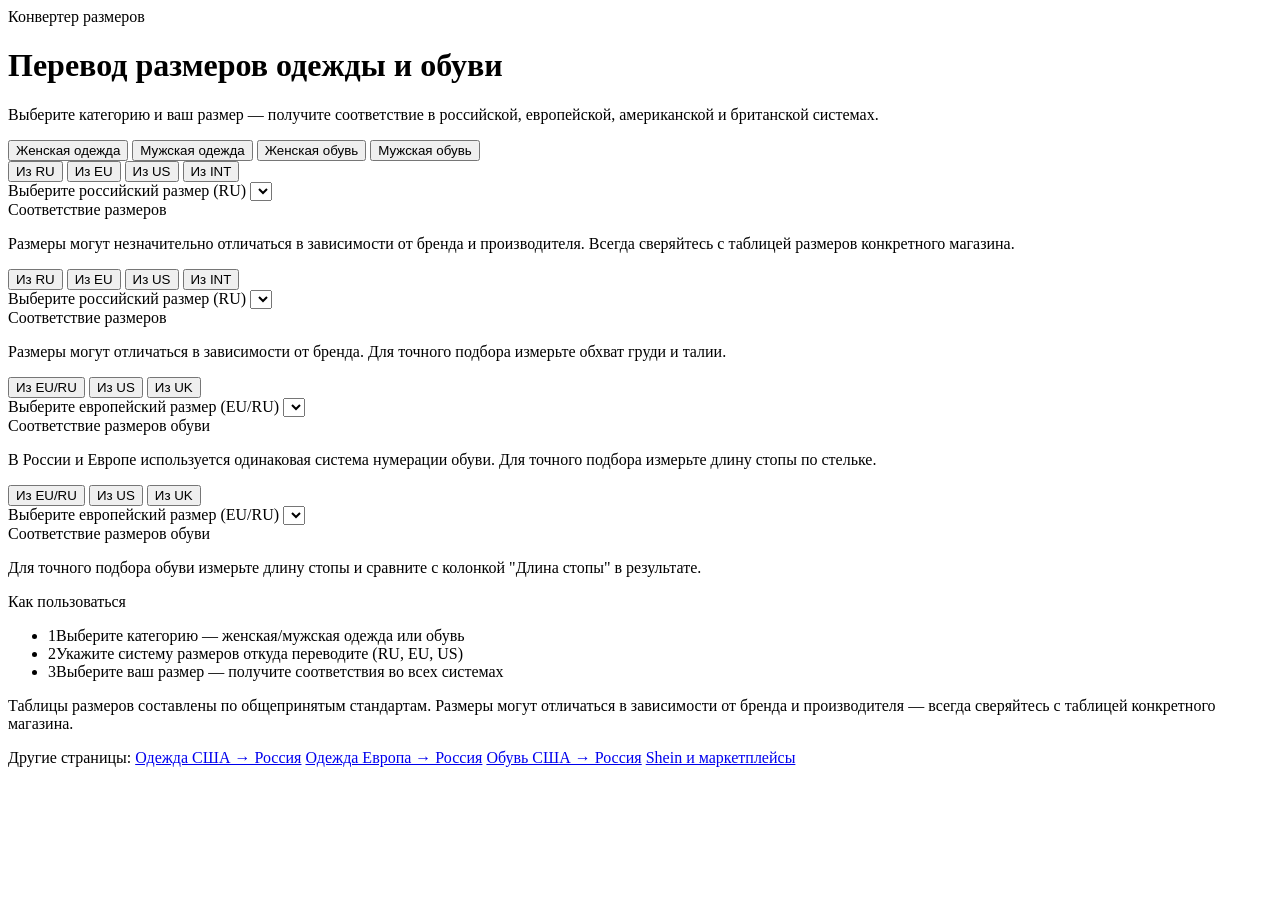
==== index.html @ 221fbdb4 "Add files via upload" ====
<!DOCTYPE html>
<html lang="ru">
<head>
<meta charset="UTF-8">
<meta name="viewport" content="width=device-width, initial-scale=1.0">
<title>Конвертер размеров одежды и обуви — США, Европа, Россия | Size-RU</title>
<meta name="description" content="Переведите размер одежды и обуви из американского или европейского в российский. Таблицы размеров для женщин и мужчин — Shein, Amazon, Wildberries, Zara.">
<link rel="canonical" href="https://size-ru.ru/">
<link rel="icon" href="./favicon.svg" type="image/svg+xml">
<link rel="preconnect" href="https://fonts.googleapis.com">
<link rel="preconnect" href="https://fonts.gstatic.com" crossorigin>
<link href="https://fonts.googleapis.com/css2?family=Inter:wght@400;500;600&family=JetBrains+Mono:wght@500;600;700&display=swap" rel="stylesheet">
<link rel="stylesheet" href="./assets/style.css">
</head>
<body>
  <script type="text/javascript">
    (function(m,e,t,r,i,k,a){
        m[i]=m[i]||function(){(m[i].a=m[i].a||[]).push(arguments)};
        m[i].l=1*new Date();
        for (var j = 0; j < document.scripts.length; j++) {if (document.scripts[j].src === r) { return; }}
        k=e.createElement(t),a=e.getElementsByTagName(t)[0],k.async=1,k.src=r,a.parentNode.insertBefore(k,a)
    })(window, document,'script','https://mc.yandex.ru/metrika/tag.js?id=111348651', 'ym');
    ym(111348651, 'init', {ssr:true, webvisor:true, clickmap:true, ecommerce:"dataLayer", referrer: document.referrer, url: location.href, accurateTrackBounce:true, trackLinks:true});
</script>
<noscript><div><img src="https://mc.yandex.ru/watch/111348651" style="position:absolute; left:-9999px;" alt="" /></div></noscript>
<div class="page">
  <span class="eyebrow">Конвертер размеров</span>
  <h1>Перевод размеров одежды и обуви</h1>
  <p class="sub">Выберите категорию и ваш размер — получите соответствие в российской, европейской, американской и британской системах.</p>

  <div class="cat-tabs">
    <button class="cat-btn active" data-cat="women-clothes">Женская одежда</button>
    <button class="cat-btn" data-cat="men-clothes">Мужская одежда</button>
    <button class="cat-btn" data-cat="women-shoes">Женская обувь</button>
    <button class="cat-btn" data-cat="men-shoes">Мужская обувь</button>
  </div>

  <div class="cat-panel active" id="panel-women-clothes">
    <div class="direction-wrap">
      <button class="dir-btn active" data-dir="ru">Из RU</button>
      <button class="dir-btn" data-dir="eu">Из EU</button>
      <button class="dir-btn" data-dir="us">Из US</button>
      <button class="dir-btn" data-dir="int">Из INT</button>
    </div>
    <div class="input-wrap">
      <label class="input-label" for="wc-select">Выберите российский размер (RU)</label>
      <select class="size-select" id="wc-select"></select>
    </div>
    <div class="result-block" id="wc-result">
      <div class="result-header"><span class="result-label">Соответствие размеров</span></div>
      <div class="result-grid"></div>
    </div>
    <p class="size-note">Размеры могут незначительно отличаться в зависимости от бренда и производителя. Всегда сверяйтесь с таблицей размеров конкретного магазина.</p>
  </div>

  <div class="cat-panel" id="panel-men-clothes">
    <div class="direction-wrap">
      <button class="dir-btn active" data-dir="ru">Из RU</button>
      <button class="dir-btn" data-dir="eu">Из EU</button>
      <button class="dir-btn" data-dir="us">Из US</button>
      <button class="dir-btn" data-dir="int">Из INT</button>
    </div>
    <div class="input-wrap">
      <label class="input-label" for="mc-select">Выберите российский размер (RU)</label>
      <select class="size-select" id="mc-select"></select>
    </div>
    <div class="result-block" id="mc-result">
      <div class="result-header"><span class="result-label">Соответствие размеров</span></div>
      <div class="result-grid"></div>
    </div>
    <p class="size-note">Размеры могут отличаться в зависимости от бренда. Для точного подбора измерьте обхват груди и талии.</p>
  </div>

  <div class="cat-panel" id="panel-women-shoes">
    <div class="direction-wrap">
      <button class="dir-btn active" data-dir="eu">Из EU/RU</button>
      <button class="dir-btn" data-dir="us">Из US</button>
      <button class="dir-btn" data-dir="uk">Из UK</button>
    </div>
    <div class="input-wrap">
      <label class="input-label" for="ws-select">Выберите европейский размер (EU/RU)</label>
      <select class="size-select" id="ws-select"></select>
    </div>
    <div class="result-block" id="ws-result">
      <div class="result-header"><span class="result-label">Соответствие размеров обуви</span></div>
      <div class="result-grid"></div>
    </div>
    <p class="size-note">В России и Европе используется одинаковая система нумерации обуви. Для точного подбора измерьте длину стопы по стельке.</p>
  </div>

  <div class="cat-panel" id="panel-men-shoes">
    <div class="direction-wrap">
      <button class="dir-btn active" data-dir="eu">Из EU/RU</button>
      <button class="dir-btn" data-dir="us">Из US</button>
      <button class="dir-btn" data-dir="uk">Из UK</button>
    </div>
    <div class="input-wrap">
      <label class="input-label" for="ms-select">Выберите европейский размер (EU/RU)</label>
      <select class="size-select" id="ms-select"></select>
    </div>
    <div class="result-block" id="ms-result">
      <div class="result-header"><span class="result-label">Соответствие размеров обуви</span></div>
      <div class="result-grid"></div>
    </div>
    <p class="size-note">Для точного подбора обуви измерьте длину стопы и сравните с колонкой "Длина стопы" в результате.</p>
  </div>

  <section class="how">
    <p class="how-title">Как пользоваться</p>
    <ul class="how-list">
      <li><span class="how-num">1</span>Выберите категорию — женская/мужская одежда или обувь</li>
      <li><span class="how-num">2</span>Укажите систему размеров откуда переводите (RU, EU, US)</li>
      <li><span class="how-num">3</span>Выберите ваш размер — получите соответствия во всех системах</li>
    </ul>
  </section>

  <p class="disclaimer">Таблицы размеров составлены по общепринятым стандартам. Размеры могут отличаться в зависимости от бренда и производителя — всегда сверяйтесь с таблицей конкретного магазина.</p>

  <nav class="doc-links">
    <span>Другие страницы:</span>
    <a href="./razmery-odezhdy-ssha-rossiya.html">Одежда США → Россия</a>
    <a href="./razmery-odezhdy-evropa-rossiya.html">Одежда Европа → Россия</a>
    <a href="./razmery-obuvi-ssha-rossiya.html">Обувь США → Россия</a>
    <a href="./razmer-shein-wildberries.html">Shein и маркетплейсы</a>
  </nav>
</div>

<script src="./assets/tool.js"></script>
</body>
</html>
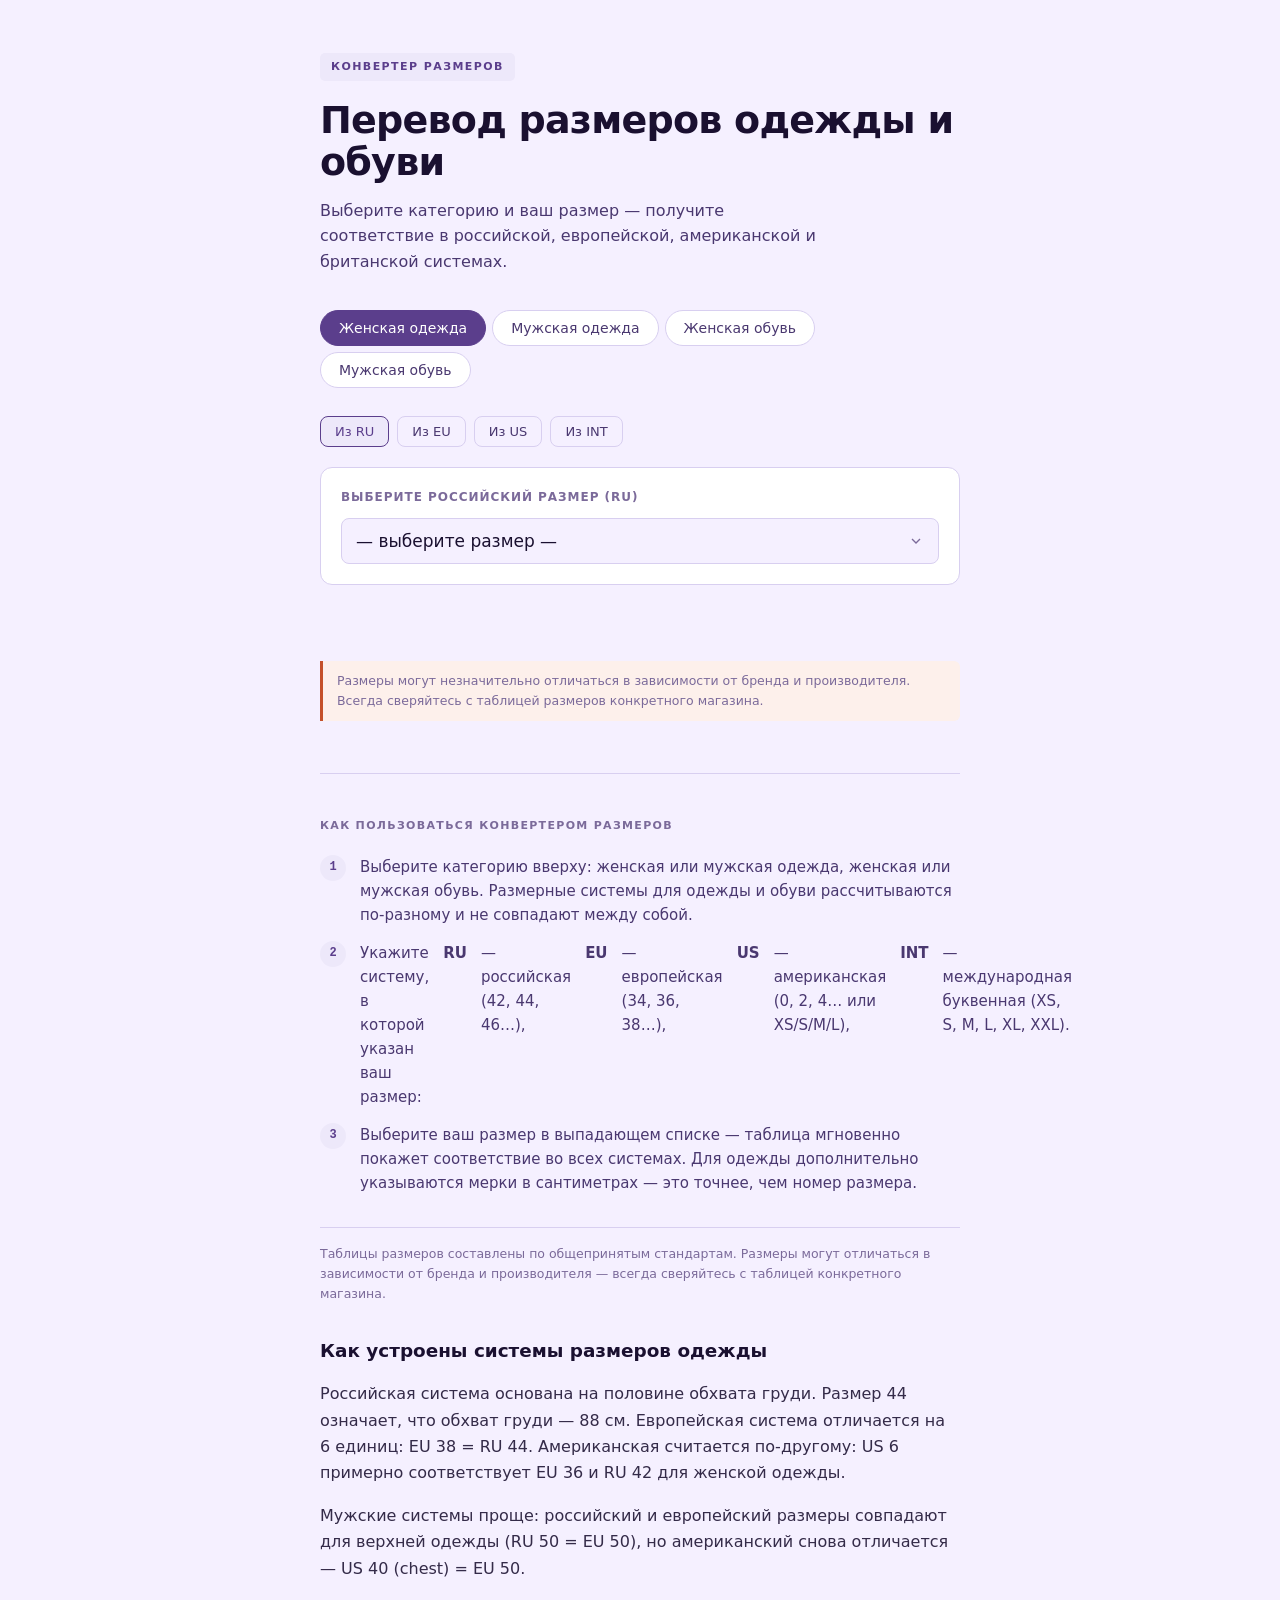
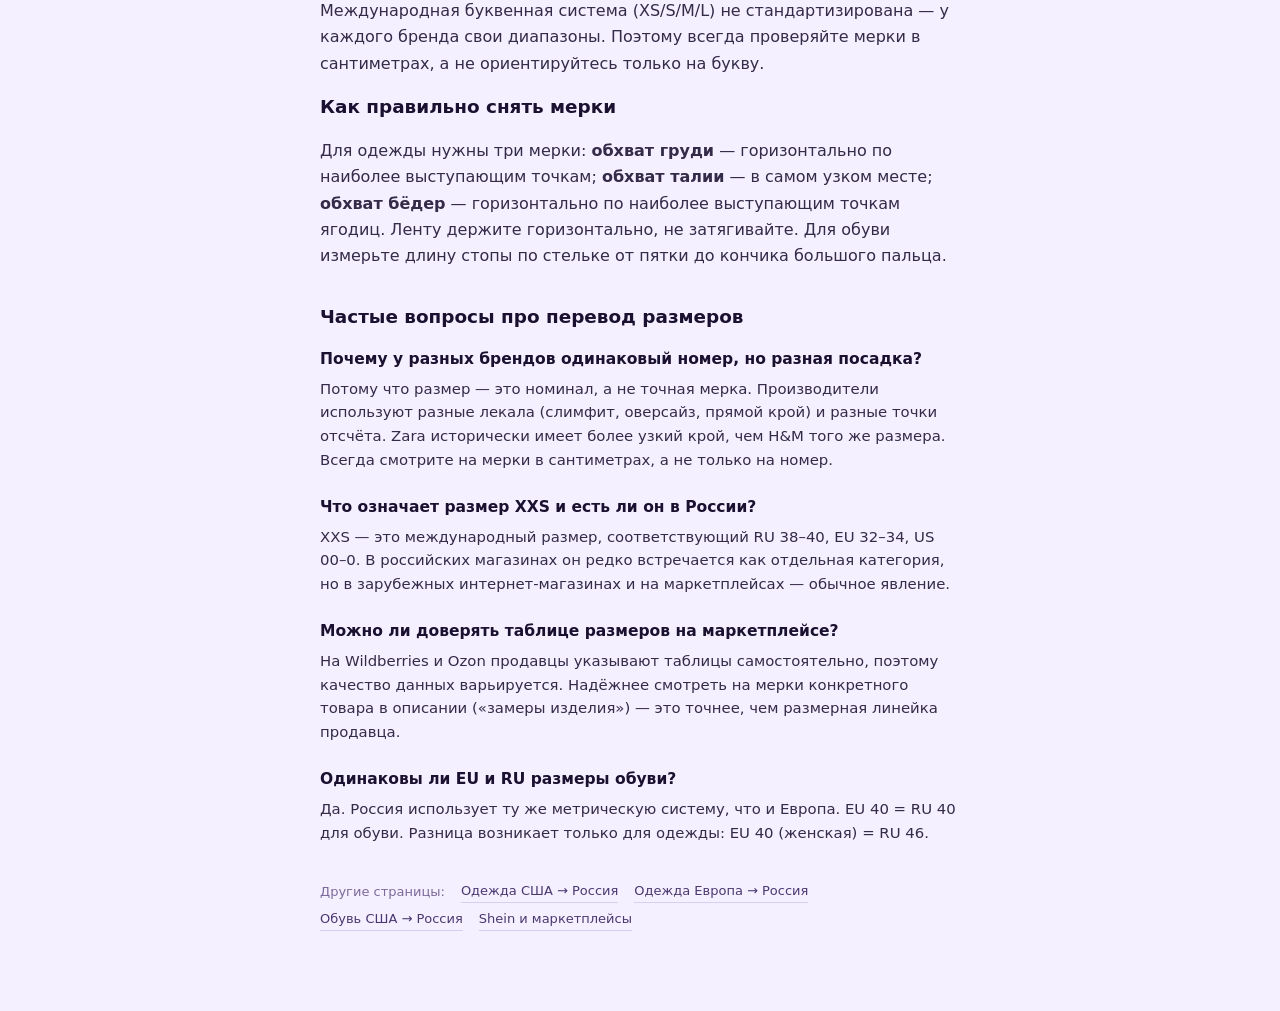
==== commit 071b84dc: "Add files via upload" ====
--- a/index.html
+++ b/index.html
@@ -1,130 +1,210 @@
-<!DOCTYPE html>
-<html lang="ru">
-<head>
-<meta charset="UTF-8">
-<meta name="viewport" content="width=device-width, initial-scale=1.0">
-<title>Конвертер размеров одежды и обуви — США, Европа, Россия | Size-RU</title>
-<meta name="description" content="Переведите размер одежды и обуви из американского или европейского в российский. Таблицы размеров для женщин и мужчин — Shein, Amazon, Wildberries, Zara.">
-<link rel="canonical" href="https://size-ru.ru/">
-<link rel="icon" href="./favicon.svg" type="image/svg+xml">
-<link rel="preconnect" href="https://fonts.googleapis.com">
-<link rel="preconnect" href="https://fonts.gstatic.com" crossorigin>
-<link href="https://fonts.googleapis.com/css2?family=Inter:wght@400;500;600&family=JetBrains+Mono:wght@500;600;700&display=swap" rel="stylesheet">
-<link rel="stylesheet" href="./assets/style.css">
-</head>
-<body>
-  <script type="text/javascript">
-    (function(m,e,t,r,i,k,a){
-        m[i]=m[i]||function(){(m[i].a=m[i].a||[]).push(arguments)};
-        m[i].l=1*new Date();
-        for (var j = 0; j < document.scripts.length; j++) {if (document.scripts[j].src === r) { return; }}
-        k=e.createElement(t),a=e.getElementsByTagName(t)[0],k.async=1,k.src=r,a.parentNode.insertBefore(k,a)
-    })(window, document,'script','https://mc.yandex.ru/metrika/tag.js?id=111348651', 'ym');
-    ym(111348651, 'init', {ssr:true, webvisor:true, clickmap:true, ecommerce:"dataLayer", referrer: document.referrer, url: location.href, accurateTrackBounce:true, trackLinks:true});
-</script>
-<noscript><div><img src="https://mc.yandex.ru/watch/111348651" style="position:absolute; left:-9999px;" alt="" /></div></noscript>
-<div class="page">
-  <span class="eyebrow">Конвертер размеров</span>
-  <h1>Перевод размеров одежды и обуви</h1>
-  <p class="sub">Выберите категорию и ваш размер — получите соответствие в российской, европейской, американской и британской системах.</p>
-
-  <div class="cat-tabs">
-    <button class="cat-btn active" data-cat="women-clothes">Женская одежда</button>
-    <button class="cat-btn" data-cat="men-clothes">Мужская одежда</button>
-    <button class="cat-btn" data-cat="women-shoes">Женская обувь</button>
-    <button class="cat-btn" data-cat="men-shoes">Мужская обувь</button>
-  </div>
-
-  <div class="cat-panel active" id="panel-women-clothes">
-    <div class="direction-wrap">
-      <button class="dir-btn active" data-dir="ru">Из RU</button>
-      <button class="dir-btn" data-dir="eu">Из EU</button>
-      <button class="dir-btn" data-dir="us">Из US</button>
-      <button class="dir-btn" data-dir="int">Из INT</button>
-    </div>
-    <div class="input-wrap">
-      <label class="input-label" for="wc-select">Выберите российский размер (RU)</label>
-      <select class="size-select" id="wc-select"></select>
-    </div>
-    <div class="result-block" id="wc-result">
-      <div class="result-header"><span class="result-label">Соответствие размеров</span></div>
-      <div class="result-grid"></div>
-    </div>
-    <p class="size-note">Размеры могут незначительно отличаться в зависимости от бренда и производителя. Всегда сверяйтесь с таблицей размеров конкретного магазина.</p>
-  </div>
-
-  <div class="cat-panel" id="panel-men-clothes">
-    <div class="direction-wrap">
-      <button class="dir-btn active" data-dir="ru">Из RU</button>
-      <button class="dir-btn" data-dir="eu">Из EU</button>
-      <button class="dir-btn" data-dir="us">Из US</button>
-      <button class="dir-btn" data-dir="int">Из INT</button>
-    </div>
-    <div class="input-wrap">
-      <label class="input-label" for="mc-select">Выберите российский размер (RU)</label>
-      <select class="size-select" id="mc-select"></select>
-    </div>
-    <div class="result-block" id="mc-result">
-      <div class="result-header"><span class="result-label">Соответствие размеров</span></div>
-      <div class="result-grid"></div>
-    </div>
-    <p class="size-note">Размеры могут отличаться в зависимости от бренда. Для точного подбора измерьте обхват груди и талии.</p>
-  </div>
-
-  <div class="cat-panel" id="panel-women-shoes">
-    <div class="direction-wrap">
-      <button class="dir-btn active" data-dir="eu">Из EU/RU</button>
-      <button class="dir-btn" data-dir="us">Из US</button>
-      <button class="dir-btn" data-dir="uk">Из UK</button>
-    </div>
-    <div class="input-wrap">
-      <label class="input-label" for="ws-select">Выберите европейский размер (EU/RU)</label>
-      <select class="size-select" id="ws-select"></select>
-    </div>
-    <div class="result-block" id="ws-result">
-      <div class="result-header"><span class="result-label">Соответствие размеров обуви</span></div>
-      <div class="result-grid"></div>
-    </div>
-    <p class="size-note">В России и Европе используется одинаковая система нумерации обуви. Для точного подбора измерьте длину стопы по стельке.</p>
-  </div>
-
-  <div class="cat-panel" id="panel-men-shoes">
-    <div class="direction-wrap">
-      <button class="dir-btn active" data-dir="eu">Из EU/RU</button>
-      <button class="dir-btn" data-dir="us">Из US</button>
-      <button class="dir-btn" data-dir="uk">Из UK</button>
-    </div>
-    <div class="input-wrap">
-      <label class="input-label" for="ms-select">Выберите европейский размер (EU/RU)</label>
-      <select class="size-select" id="ms-select"></select>
-    </div>
-    <div class="result-block" id="ms-result">
-      <div class="result-header"><span class="result-label">Соответствие размеров обуви</span></div>
-      <div class="result-grid"></div>
-    </div>
-    <p class="size-note">Для точного подбора обуви измерьте длину стопы и сравните с колонкой "Длина стопы" в результате.</p>
-  </div>
-
-  <section class="how">
-    <p class="how-title">Как пользоваться</p>
-    <ul class="how-list">
-      <li><span class="how-num">1</span>Выберите категорию — женская/мужская одежда или обувь</li>
-      <li><span class="how-num">2</span>Укажите систему размеров откуда переводите (RU, EU, US)</li>
-      <li><span class="how-num">3</span>Выберите ваш размер — получите соответствия во всех системах</li>
-    </ul>
-  </section>
-
-  <p class="disclaimer">Таблицы размеров составлены по общепринятым стандартам. Размеры могут отличаться в зависимости от бренда и производителя — всегда сверяйтесь с таблицей конкретного магазина.</p>
-
-  <nav class="doc-links">
-    <span>Другие страницы:</span>
-    <a href="./razmery-odezhdy-ssha-rossiya.html">Одежда США → Россия</a>
-    <a href="./razmery-odezhdy-evropa-rossiya.html">Одежда Европа → Россия</a>
-    <a href="./razmery-obuvi-ssha-rossiya.html">Обувь США → Россия</a>
-    <a href="./razmer-shein-wildberries.html">Shein и маркетплейсы</a>
-  </nav>
-</div>
-
-<script src="./assets/tool.js"></script>
-</body>
-</html>
+<!DOCTYPE html>
+<html lang="ru">
+<head>
+<meta charset="UTF-8">
+<meta name="viewport" content="width=device-width, initial-scale=1.0">
+<title>Конвертер размеров одежды и обуви — США, Европа, Россия | Size-RU</title>
+<meta name="description" content="Переведите размер одежды и обуви из американского или европейского в российский. Таблицы размеров для женщин и мужчин — Shein, Amazon, Wildberries, Zara.">
+<link rel="canonical" href="https://size-ru.ru/">
+<link rel="icon" href="./favicon.svg" type="image/svg+xml">
+<link rel="preconnect" href="https://fonts.googleapis.com">
+<link rel="preconnect" href="https://fonts.gstatic.com" crossorigin>
+<link href="https://fonts.googleapis.com/css2?family=Inter:wght@400;500;600&family=JetBrains+Mono:wght@500;600;700&display=swap" rel="stylesheet">
+<link rel="stylesheet" href="./assets/style.css">
+<style>
+.article-section { margin: 2rem 0; }
+.article-section h2 { font-size: 1.15rem; margin-bottom: .6rem; }
+.article-section p { margin-bottom: .9rem; line-height: 1.65; opacity: .88; }
+.req-table { width: 100%; border-collapse: collapse; font-size: .9rem; margin: .8rem 0 1.2rem; }
+.req-table th { background: rgba(255,255,255,.06); padding: .5rem .7rem; text-align: left; font-weight: 600; border-bottom: 2px solid rgba(255,255,255,.12); }
+.req-table td { padding: .4rem .7rem; border-bottom: 1px solid rgba(255,255,255,.06); }
+.req-table tr:hover td { background: rgba(255,255,255,.03); }
+.rules-note { font-size: .85rem; opacity: .7; margin-top: .4rem; }
+.faq { margin: 2rem 0; }
+.faq h2 { font-size: 1.15rem; margin-bottom: 1rem; }
+.faq-item { margin-bottom: 1.4rem; }
+.faq-item h3 { font-size: .97rem; font-weight: 600; margin-bottom: .35rem; }
+.faq-item p { margin: 0; line-height: 1.6; opacity: .88; font-size: .93rem; }
+</style>
+</head>
+<body>
+  <script type="text/javascript">
+    (function(m,e,t,r,i,k,a){
+        m[i]=m[i]||function(){(m[i].a=m[i].a||[]).push(arguments)};
+        m[i].l=1*new Date();
+        for (var j = 0; j < document.scripts.length; j++) {if (document.scripts[j].src === r) { return; }}
+        k=e.createElement(t),a=e.getElementsByTagName(t)[0],k.async=1,k.src=r,a.parentNode.insertBefore(k,a)
+    })(window, document,'script','https://mc.yandex.ru/metrika/tag.js?id=111348651', 'ym');
+    ym(111348651, 'init', {ssr:true, webvisor:true, clickmap:true, ecommerce:"dataLayer", referrer: document.referrer, url: location.href, accurateTrackBounce:true, trackLinks:true});
+</script>
+<noscript><div><img src="https://mc.yandex.ru/watch/111348651" style="position:absolute; left:-9999px;" alt="" /></div></noscript>
+<div class="page">
+  <span class="eyebrow">Конвертер размеров</span>
+  <h1>Перевод размеров одежды и обуви</h1>
+  <p class="sub">Выберите категорию и ваш размер — получите соответствие в российской, европейской, американской и британской системах.</p>
+
+  <div class="cat-tabs">
+    <button class="cat-btn active" data-cat="women-clothes">Женская одежда</button>
+    <button class="cat-btn" data-cat="men-clothes">Мужская одежда</button>
+    <button class="cat-btn" data-cat="women-shoes">Женская обувь</button>
+    <button class="cat-btn" data-cat="men-shoes">Мужская обувь</button>
+  </div>
+
+  <div class="cat-panel active" id="panel-women-clothes">
+    <div class="direction-wrap">
+      <button class="dir-btn active" data-dir="ru">Из RU</button>
+      <button class="dir-btn" data-dir="eu">Из EU</button>
+      <button class="dir-btn" data-dir="us">Из US</button>
+      <button class="dir-btn" data-dir="int">Из INT</button>
+    </div>
+    <div class="input-wrap">
+      <label class="input-label" for="wc-select">Выберите российский размер (RU)</label>
+      <select class="size-select" id="wc-select"></select>
+    </div>
+    <div class="result-block" id="wc-result">
+      <div class="result-header"><span class="result-label">Соответствие размеров</span></div>
+      <div class="result-grid"></div>
+    </div>
+    <p class="size-note">Размеры могут незначительно отличаться в зависимости от бренда и производителя. Всегда сверяйтесь с таблицей размеров конкретного магазина.</p>
+  </div>
+
+  <div class="cat-panel" id="panel-men-clothes">
+    <div class="direction-wrap">
+      <button class="dir-btn active" data-dir="ru">Из RU</button>
+      <button class="dir-btn" data-dir="eu">Из EU</button>
+      <button class="dir-btn" data-dir="us">Из US</button>
+      <button class="dir-btn" data-dir="int">Из INT</button>
+    </div>
+    <div class="input-wrap">
+      <label class="input-label" for="mc-select">Выберите российский размер (RU)</label>
+      <select class="size-select" id="mc-select"></select>
+    </div>
+    <div class="result-block" id="mc-result">
+      <div class="result-header"><span class="result-label">Соответствие размеров</span></div>
+      <div class="result-grid"></div>
+    </div>
+    <p class="size-note">Размеры могут отличаться в зависимости от бренда. Для точного подбора измерьте обхват груди и талии.</p>
+  </div>
+
+  <div class="cat-panel" id="panel-women-shoes">
+    <div class="direction-wrap">
+      <button class="dir-btn active" data-dir="eu">Из EU/RU</button>
+      <button class="dir-btn" data-dir="us">Из US</button>
+      <button class="dir-btn" data-dir="uk">Из UK</button>
+    </div>
+    <div class="input-wrap">
+      <label class="input-label" for="ws-select">Выберите европейский размер (EU/RU)</label>
+      <select class="size-select" id="ws-select"></select>
+    </div>
+    <div class="result-block" id="ws-result">
+      <div class="result-header"><span class="result-label">Соответствие размеров обуви</span></div>
+      <div class="result-grid"></div>
+    </div>
+    <p class="size-note">В России и Европе используется одинаковая система нумерации обуви. Для точного подбора измерьте длину стопы по стельке.</p>
+  </div>
+
+  <div class="cat-panel" id="panel-men-shoes">
+    <div class="direction-wrap">
+      <button class="dir-btn active" data-dir="eu">Из EU/RU</button>
+      <button class="dir-btn" data-dir="us">Из US</button>
+      <button class="dir-btn" data-dir="uk">Из UK</button>
+    </div>
+    <div class="input-wrap">
+      <label class="input-label" for="ms-select">Выберите европейский размер (EU/RU)</label>
+      <select class="size-select" id="ms-select"></select>
+    </div>
+    <div class="result-block" id="ms-result">
+      <div class="result-header"><span class="result-label">Соответствие размеров обуви</span></div>
+      <div class="result-grid"></div>
+    </div>
+    <p class="size-note">Для точного подбора обуви измерьте длину стопы и сравните с колонкой "Длина стопы" в результате.</p>
+  </div>
+
+  <section class="how">
+  <p class="how-title">Как пользоваться конвертером размеров</p>
+  <ul class="how-list">
+    <li>
+      <span class="how-num">1</span>Выберите категорию вверху: женская или мужская одежда,
+      женская или мужская обувь. Размерные системы для одежды и обуви
+      рассчитываются по-разному и не совпадают между собой.
+    </li>
+    <li>
+      <span class="how-num">2</span>Укажите систему, в которой указан ваш размер: <strong>RU</strong> —
+      российская (42, 44, 46…), <strong>EU</strong> — европейская (34, 36, 38…),
+      <strong>US</strong> — американская (0, 2, 4… или XS/S/M/L),
+      <strong>INT</strong> — международная буквенная (XS, S, M, L, XL, XXL).
+    </li>
+    <li>
+      <span class="how-num">3</span>Выберите ваш размер в выпадающем списке — таблица мгновенно
+      покажет соответствие во всех системах. Для одежды дополнительно
+      указываются мерки в сантиметрах — это точнее, чем номер размера.
+    </li>
+  </ul>
+</section>
+
+  <p class="disclaimer">Таблицы размеров составлены по общепринятым стандартам. Размеры могут отличаться в зависимости от бренда и производителя — всегда сверяйтесь с таблицей конкретного магазина.</p>
+
+  <section class="article-section">
+  <h2>Как устроены системы размеров одежды</h2>
+  <p>Российская система основана на половине обхвата груди. Размер 44 означает,
+  что обхват груди — 88 см. Европейская система отличается на 6 единиц: EU 38 = RU 44.
+  Американская считается по-другому: US 6 примерно соответствует EU 36 и RU 42
+  для женской одежды.</p>
+  <p>Мужские системы проще: российский и европейский размеры совпадают для верхней одежды
+  (RU 50 = EU 50), но американский снова отличается — US 40 (chest) = EU 50.</p>
+  <p>Международная буквенная система (XS/S/M/L) не стандартизирована — у каждого
+  бренда свои диапазоны. Поэтому всегда проверяйте мерки в сантиметрах,
+  а не ориентируйтесь только на букву.</p>
+
+  <h2>Как правильно снять мерки</h2>
+  <p>Для одежды нужны три мерки: <strong>обхват груди</strong> — горизонтально по
+  наиболее выступающим точкам; <strong>обхват талии</strong> — в самом узком месте;
+  <strong>обхват бёдер</strong> — горизонтально по наиболее выступающим точкам ягодиц.
+  Ленту держите горизонтально, не затягивайте. Для обуви измерьте длину стопы
+  по стельке от пятки до кончика большого пальца.</p>
+</section>
+
+<section class="faq">
+  <h2>Частые вопросы про перевод размеров</h2>
+
+  <div class="faq-item">
+    <h3>Почему у разных брендов одинаковый номер, но разная посадка?</h3>
+    <p>Потому что размер — это номинал, а не точная мерка. Производители используют
+    разные лекала (слимфит, оверсайз, прямой крой) и разные точки отсчёта.
+    Zara исторически имеет более узкий крой, чем H&M того же размера. Всегда
+    смотрите на мерки в сантиметрах, а не только на номер.</p>
+  </div>
+
+  <div class="faq-item">
+    <h3>Что означает размер XXS и есть ли он в России?</h3>
+    <p>XXS — это международный размер, соответствующий RU 38–40, EU 32–34, US 00–0.
+    В российских магазинах он редко встречается как отдельная категория, но
+    в зарубежных интернет-магазинах и на маркетплейсах — обычное явление.</p>
+  </div>
+
+  <div class="faq-item">
+    <h3>Можно ли доверять таблице размеров на маркетплейсе?</h3>
+    <p>На Wildberries и Ozon продавцы указывают таблицы самостоятельно, поэтому
+    качество данных варьируется. Надёжнее смотреть на мерки конкретного товара
+    в описании («замеры изделия») — это точнее, чем размерная линейка продавца.</p>
+  </div>
+
+  <div class="faq-item">
+    <h3>Одинаковы ли EU и RU размеры обуви?</h3>
+    <p>Да. Россия использует ту же метрическую систему, что и Европа. EU 40 = RU 40
+    для обуви. Разница возникает только для одежды: EU 40 (женская) = RU 46.</p>
+  </div>
+</section>
+
+<nav class="doc-links">
+    <span>Другие страницы:</span>
+    <a href="./razmery-odezhdy-ssha-rossiya.html">Одежда США → Россия</a>
+    <a href="./razmery-odezhdy-evropa-rossiya.html">Одежда Европа → Россия</a>
+    <a href="./razmery-obuvi-ssha-rossiya.html">Обувь США → Россия</a>
+    <a href="./razmer-shein-wildberries.html">Shein и маркетплейсы</a>
+  </nav>
+</div>
+
+<script src="./assets/tool.js"></script>
+</body>
+</html>
--- a/assets/style.css
+++ b/assets/style.css
@@ -0,0 +1,325 @@
+:root {
+  --paper: #F5F0FF;
+  --paper-raised: #FFFFFF;
+  --ink: #1A1030;
+  --ink-soft: #4A3870;
+  --muted: #7B6A9A;
+  --line: #D8CFF0;
+  --accent: #5B3E8C;
+  --accent-soft: #EDE8FA;
+  --warm: #C4502A;
+  --warm-soft: #FDF0EB;
+  --radius: 12px;
+}
+
+*, *::before, *::after { box-sizing: border-box; }
+html, body { margin: 0; padding: 0; }
+
+body {
+  background: var(--paper);
+  color: var(--ink);
+  font-family: 'Inter', system-ui, sans-serif;
+  -webkit-font-smoothing: antialiased;
+  line-height: 1.6;
+}
+
+.mono { font-family: 'JetBrains Mono', 'Fira Mono', monospace; }
+
+.page {
+  max-width: 680px;
+  margin: 0 auto;
+  padding: 52px 20px 80px;
+}
+
+.eyebrow {
+  display: inline-flex;
+  align-items: center;
+  gap: 7px;
+  font-size: 11px;
+  font-weight: 600;
+  letter-spacing: .13em;
+  text-transform: uppercase;
+  color: var(--accent);
+  background: var(--accent-soft);
+  padding: 5px 11px;
+  border-radius: 5px;
+  margin-bottom: 18px;
+}
+
+h1 {
+  font-size: clamp(26px, 4.2vw, 38px);
+  line-height: 1.12;
+  letter-spacing: -.02em;
+  margin: 0 0 14px;
+}
+
+.sub {
+  color: var(--ink-soft);
+  font-size: 16px;
+  max-width: 50ch;
+  margin: 0 0 36px;
+}
+
+/* Вкладки категорий */
+.cat-tabs {
+  display: flex;
+  flex-wrap: wrap;
+  gap: 6px;
+  margin-bottom: 28px;
+}
+
+.cat-btn {
+  font-family: 'Inter', system-ui, sans-serif;
+  font-size: 14px;
+  font-weight: 500;
+  padding: 9px 18px;
+  border-radius: 999px;
+  border: 1.5px solid var(--line);
+  background: var(--paper-raised);
+  color: var(--ink-soft);
+  cursor: pointer;
+  transition: all .15s;
+}
+
+.cat-btn:hover { border-color: var(--accent); color: var(--accent); }
+.cat-btn.active {
+  background: var(--accent);
+  color: #fff;
+  border-color: var(--accent);
+}
+
+/* Панели */
+.cat-panel { display: none; }
+.cat-panel.active { display: block; }
+
+/* Направление конвертации */
+.direction-wrap {
+  display: flex;
+  gap: 8px;
+  margin-bottom: 20px;
+  flex-wrap: wrap;
+}
+
+.dir-btn {
+  font-family: 'Inter', system-ui, sans-serif;
+  font-size: 13px;
+  font-weight: 500;
+  padding: 7px 14px;
+  border-radius: 8px;
+  border: 1.5px solid var(--line);
+  background: var(--paper);
+  color: var(--ink-soft);
+  cursor: pointer;
+  transition: all .15s;
+}
+
+.dir-btn.active {
+  background: var(--accent-soft);
+  border-color: var(--accent);
+  color: var(--accent);
+}
+
+/* Блок ввода */
+.input-wrap {
+  background: var(--paper-raised);
+  border: 1.5px solid var(--line);
+  border-radius: var(--radius);
+  padding: 20px;
+  margin-bottom: 20px;
+}
+
+.input-label {
+  font-size: 12px;
+  font-weight: 600;
+  letter-spacing: .08em;
+  text-transform: uppercase;
+  color: var(--muted);
+  display: block;
+  margin-bottom: 10px;
+}
+
+.size-select {
+  width: 100%;
+  font-family: 'Inter', system-ui, sans-serif;
+  font-size: 17px;
+  padding: 12px 14px;
+  border-radius: 8px;
+  border: 1.5px solid var(--line);
+  background: var(--paper);
+  color: var(--ink);
+  cursor: pointer;
+  outline: none;
+  transition: border-color .15s;
+  appearance: none;
+  background-image: url("data:image/svg+xml,%3Csvg xmlns='http://www.w3.org/2000/svg' width='16' height='16' viewBox='0 0 24 24' fill='none' stroke='%237B6A9A' stroke-width='2'%3E%3Cpath d='M6 9l6 6 6-6'/%3E%3C/svg%3E");
+  background-repeat: no-repeat;
+  background-position: right 14px center;
+  padding-right: 40px;
+}
+
+.size-select:focus { border-color: var(--accent); }
+
+/* Результат */
+.result-block {
+  background: var(--paper-raised);
+  border: 1.5px solid var(--line);
+  border-radius: var(--radius);
+  overflow: hidden;
+  opacity: 0;
+  transform: translateY(6px);
+  transition: opacity .25s ease, transform .25s ease;
+  pointer-events: none;
+}
+
+.result-block.show {
+  opacity: 1;
+  transform: translateY(0);
+  pointer-events: auto;
+}
+
+.result-header {
+  padding: 12px 18px;
+  background: var(--accent-soft);
+  border-bottom: 1px solid var(--line);
+  display: flex;
+  align-items: center;
+  justify-content: space-between;
+}
+
+.result-label {
+  font-size: 11px;
+  font-weight: 600;
+  letter-spacing: .1em;
+  text-transform: uppercase;
+  color: var(--accent);
+}
+
+/* Сетка результатов */
+.result-grid {
+  display: grid;
+  grid-template-columns: repeat(auto-fill, minmax(130px, 1fr));
+  gap: 0;
+}
+
+.result-cell {
+  padding: 16px 18px;
+  border-right: 1px solid var(--line);
+  border-bottom: 1px solid var(--line);
+}
+
+.result-cell:last-child { border-right: none; }
+
+.cell-label {
+  font-size: 11px;
+  font-weight: 600;
+  letter-spacing: .08em;
+  text-transform: uppercase;
+  color: var(--muted);
+  margin-bottom: 6px;
+}
+
+.cell-value {
+  font-family: 'JetBrains Mono', 'Fira Mono', monospace;
+  font-size: 22px;
+  font-weight: 700;
+  color: var(--ink);
+}
+
+.cell-sub {
+  font-size: 12px;
+  color: var(--muted);
+  margin-top: 4px;
+}
+
+/* Заметка */
+.size-note {
+  font-size: 12.5px;
+  color: var(--muted);
+  margin-top: 12px;
+  padding: 10px 14px;
+  background: var(--warm-soft);
+  border-left: 3px solid var(--warm);
+  border-radius: 0 6px 6px 0;
+}
+
+/* Как работает */
+.how {
+  margin-top: 52px;
+  padding-top: 32px;
+  border-top: 1px solid var(--line);
+}
+
+.how-title {
+  font-size: 11px;
+  font-weight: 600;
+  letter-spacing: .12em;
+  text-transform: uppercase;
+  color: var(--muted);
+  margin-bottom: 20px;
+}
+
+.how-list {
+  list-style: none;
+  margin: 0; padding: 0;
+  display: flex;
+  flex-direction: column;
+  gap: 14px;
+}
+
+.how-list li {
+  display: flex;
+  gap: 14px;
+  align-items: flex-start;
+  font-size: 15px;
+  color: var(--ink-soft);
+}
+
+.how-num {
+  font-family: 'JetBrains Mono', monospace;
+  font-size: 12px;
+  color: var(--accent);
+  background: var(--accent-soft);
+  width: 26px; height: 26px;
+  flex-shrink: 0;
+  border-radius: 50%;
+  display: flex;
+  align-items: center;
+  justify-content: center;
+  font-weight: 600;
+}
+
+.doc-links {
+  margin-top: 36px;
+  font-size: 13px;
+  color: var(--muted);
+  display: flex;
+  flex-wrap: wrap;
+  gap: 6px 16px;
+  align-items: center;
+}
+
+.doc-links a {
+  color: var(--ink-soft);
+  text-decoration: none;
+  border-bottom: 1px solid var(--line);
+  transition: color .15s, border-color .15s;
+}
+
+.doc-links a:hover { color: var(--accent); border-color: var(--accent); }
+
+.disclaimer {
+  margin-top: 32px;
+  font-size: 12.5px;
+  color: var(--muted);
+  border-top: 1px solid var(--line);
+  padding-top: 16px;
+}
+
+@media (max-width: 480px) {
+  .page { padding: 32px 16px 60px; }
+  .result-grid { grid-template-columns: 1fr 1fr; }
+}
+
+@media (prefers-reduced-motion: reduce) {
+  .result-block { transition: none !important; }
+}
